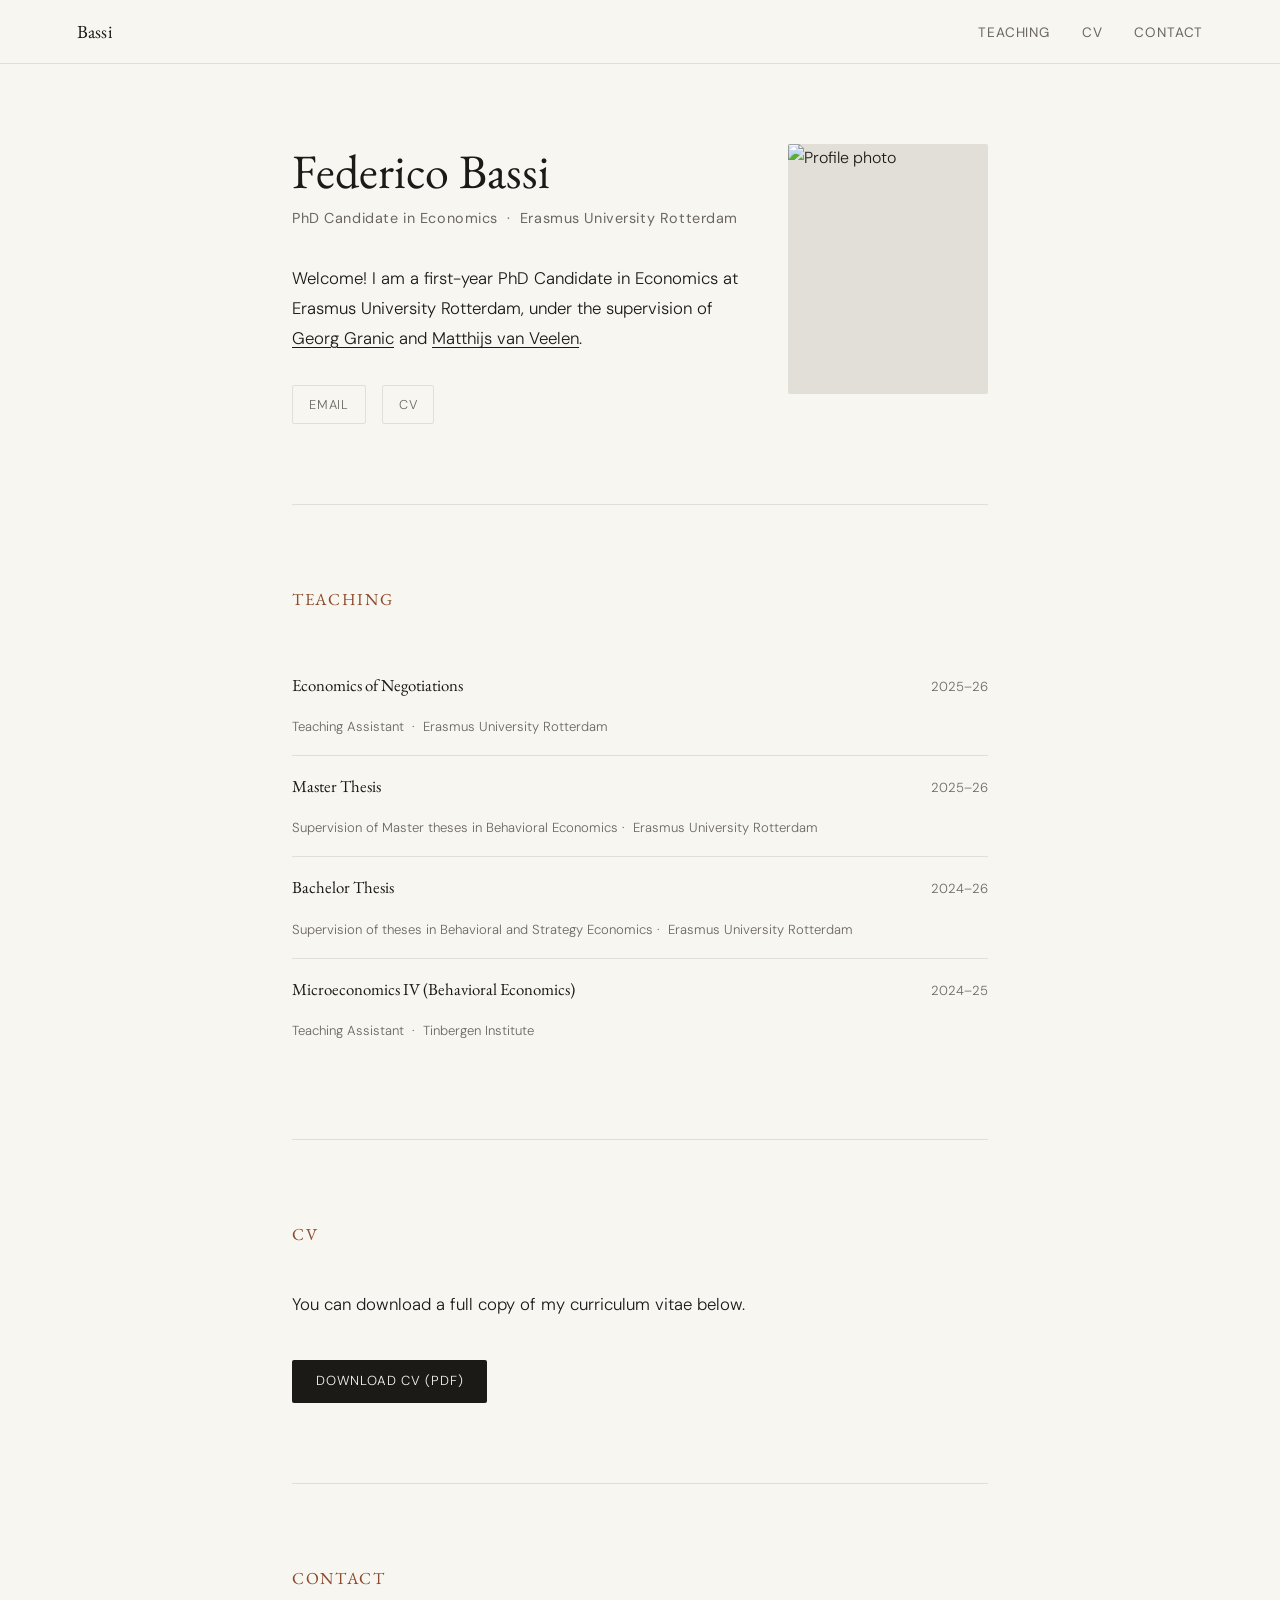
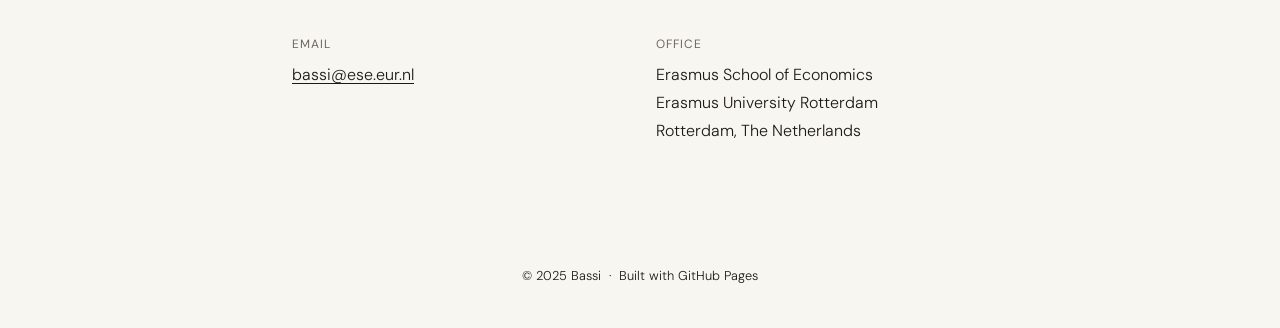
==== index.html @ 3d49089a "Add files via upload" ====
<!DOCTYPE html>
<html lang="en">
<head>
  <meta charset="UTF-8" />
  <meta name="viewport" content="width=device-width, initial-scale=1.0" />
  <title>Federico Bassi — PhD Candidate in Economics</title>
  <link rel="preconnect" href="https://fonts.googleapis.com" />
  <link rel="preconnect" href="https://fonts.gstatic.com" crossorigin />
  <link href="https://fonts.googleapis.com/css2?family=EB+Garamond:ital,wght@0,400;0,500;1,400&family=DM+Sans:wght@300;400;500&display=swap" rel="stylesheet" />

  <style>
    *, *::before, *::after { box-sizing: border-box; margin: 0; padding: 0; }

    :root {
      --cream:    #f8f6f1;
      --white:    #ffffff;
      --ink:      #1c1a17;
      --muted:    #6b6760;
      --rule:     #e2dfd8;
      --accent:   #8b4a2b;
      --nav-h:    64px;
    }

    html { scroll-behavior: smooth; }

    body {
      background: var(--cream);
      color: var(--ink);
      font-family: 'DM Sans', sans-serif;
      font-size: 16px;
      line-height: 1.75;
      font-weight: 300;
    }

    /* ── NAV ───────────────────────────────────── */
    nav {
      position: sticky;
      top: 0;
      z-index: 100;
      background: var(--cream);
      border-bottom: 1px solid var(--rule);
      height: var(--nav-h);
      display: flex;
      align-items: center;
      justify-content: space-between;
      padding: 0 clamp(1.5rem, 6vw, 5rem);
    }

    .nav-name {
      font-family: 'EB Garamond', Georgia, serif;
      font-size: 1.15rem;
      letter-spacing: 0.01em;
      color: var(--ink);
      text-decoration: none;
    }

    .nav-links {
      display: flex;
      gap: 2rem;
      list-style: none;
    }

    .nav-links a {
      font-size: 0.85rem;
      font-weight: 400;
      letter-spacing: 0.06em;
      text-transform: uppercase;
      text-decoration: none;
      color: var(--muted);
      transition: color 0.2s;
    }
    .nav-links a:hover { color: var(--ink); }

    /* ── LAYOUT ────────────────────────────────── */
    main {
      max-width: 760px;
      margin: 0 auto;
      padding: 0 clamp(1.5rem, 6vw, 2rem);
    }

    section {
      padding: 5rem 0;
      border-bottom: 1px solid var(--rule);
    }
    section:last-of-type { border-bottom: none; }

    h2 {
      font-family: 'EB Garamond', Georgia, serif;
      font-size: 1.05rem;
      font-weight: 400;
      letter-spacing: 0.1em;
      text-transform: uppercase;
      color: var(--accent);
      margin-bottom: 2.5rem;
    }

    p { margin-bottom: 1rem; color: var(--ink); }
    p:last-child { margin-bottom: 0; }

    a { color: var(--ink); text-decoration: underline; text-underline-offset: 3px; }
    a:hover { color: var(--accent); }

    /* ── HOME / HERO ───────────────────────────── */
    #home {
      display: grid;
      grid-template-columns: 1fr auto;
      gap: 3rem;
      align-items: start;
      padding-top: 5rem;
    }

    .hero-text h1 {
      font-family: 'EB Garamond', Georgia, serif;
      font-size: clamp(2rem, 5vw, 3rem);
      font-weight: 400;
      line-height: 1.15;
      margin-bottom: 0.4rem;
    }

    .hero-text .subtitle {
      font-size: 0.9rem;
      letter-spacing: 0.04em;
      color: var(--muted);
      margin-bottom: 2rem;
      font-weight: 400;
    }

    .hero-text .bio { font-size: 1.05rem; line-height: 1.8; }

    .hero-links {
      display: flex;
      gap: 1rem;
      margin-top: 2rem;
      flex-wrap: wrap;
    }

    .hero-links a {
      font-size: 0.8rem;
      letter-spacing: 0.06em;
      text-transform: uppercase;
      text-decoration: none;
      border: 1px solid var(--rule);
      padding: 0.45rem 1rem;
      border-radius: 2px;
      color: var(--muted);
      transition: border-color 0.2s, color 0.2s;
    }
    .hero-links a:hover { border-color: var(--ink); color: var(--ink); }

    .profile-photo {
      width: 200px;
      height: 250px;
      border-radius: 2px;
      background: var(--rule);
      display: flex;
      align-items: center;
      justify-content: center;
      overflow: hidden;
      flex-shrink: 0;
    }

    .profile-photo img {
      width: 100%;
      height: 100%;
      object-fit: cover;
    }

    .profile-photo .placeholder {
      font-size: 0.75rem;
      color: var(--muted);
      text-align: center;
      line-height: 1.5;
      padding: 1rem;
    }

    /* ── RESEARCH ──────────────────────────────── */
    .paper {
      margin-bottom: 2.5rem;
      padding-bottom: 2.5rem;
      border-bottom: 1px solid var(--rule);
    }
    .paper:last-child { border-bottom: none; margin-bottom: 0; padding-bottom: 0; }

    .paper-title {
      font-family: 'EB Garamond', Georgia, serif;
      font-size: 1.15rem;
      font-weight: 400;
      margin-bottom: 0.3rem;
    }

    .paper-meta {
      font-size: 0.82rem;
      color: var(--muted);
      letter-spacing: 0.02em;
      margin-bottom: 0.6rem;
    }

    .paper-abstract { font-size: 0.95rem; color: var(--muted); }

    .tag {
      display: inline-block;
      font-size: 0.72rem;
      letter-spacing: 0.05em;
      text-transform: uppercase;
      border: 1px solid var(--rule);
      border-radius: 2px;
      padding: 0.2rem 0.55rem;
      color: var(--muted);
      margin-right: 0.4rem;
      margin-top: 0.6rem;
    }

    /* ── TEACHING ──────────────────────────────── */
    .course {
      display: grid;
      grid-template-columns: 1fr auto;
      align-items: baseline;
      gap: 1rem;
      padding: 1rem 0;
      border-bottom: 1px solid var(--rule);
    }
    .course:last-child { border-bottom: none; }

    .course-name { font-family: 'EB Garamond', Georgia, serif; font-size: 1.05rem; }
    .course-role { font-size: 0.82rem; color: var(--muted); }
    .course-year { font-size: 0.82rem; color: var(--muted); white-space: nowrap; }

    /* ── CV ────────────────────────────────────── */
    .cv-note {
      font-size: 1.05rem;
      line-height: 1.8;
    }

    .cv-download {
      display: inline-block;
      margin-top: 1.5rem;
      font-size: 0.82rem;
      letter-spacing: 0.06em;
      text-transform: uppercase;
      text-decoration: none;
      background: var(--ink);
      color: var(--cream);
      padding: 0.65rem 1.5rem;
      border-radius: 2px;
      transition: opacity 0.2s;
    }
    .cv-download:hover { opacity: 0.8; color: var(--cream); }

    /* ── CONTACT ───────────────────────────────── */
    .contact-grid {
      display: grid;
      grid-template-columns: 1fr 1fr;
      gap: 2rem;
    }

    .contact-block .label {
      font-size: 0.75rem;
      letter-spacing: 0.08em;
      text-transform: uppercase;
      color: var(--muted);
      margin-bottom: 0.4rem;
      font-weight: 400;
    }

    .contact-block .value { font-size: 1rem; }

    /* ── FOOTER ────────────────────────────────── */
    footer {
      text-align: center;
      padding: 2.5rem 0;
      font-size: 0.8rem;
      color: var(--muted);
    }

    /* ── RESPONSIVE ────────────────────────────── */
    @media (max-width: 600px) {
      #home {
        grid-template-columns: 1fr;
        grid-template-rows: auto auto;
      }
      .profile-photo { width: 150px; height: 190px; }
      #home { grid-template-columns: 1fr; }
      .profile-photo { order: -1; }
      .contact-grid { grid-template-columns: 1fr; }
    }
  </style>
</head>
<body>

  <!-- NAV -->
  <nav>
    <a class="nav-name" href="#home">Bassi</a>
    <ul class="nav-links">
      <!-- <li><a href="#research">Research</a></li> -->
      <li><a href="#teaching">Teaching</a></li>
      <li><a href="#cv">CV</a></li>
      <li><a href="#contact">Contact</a></li>
    </ul>
  </nav>

  <main>

    <!-- HOME -->
    <section id="home">
      <div class="hero-text">
        <h1>Federico Bassi</h1>
        <p class="subtitle">PhD Candidate in Economics &nbsp;·&nbsp; Erasmus University Rotterdam</p>
        <p class="bio">
          Welcome! I am a first-year PhD Candidate in Economics at Erasmus University Rotterdam,
          under the supervision of
          <a href="#">Georg Granic</a> and <a href="#">Matthijs van Veelen</a>.
        </p>
        <div class="hero-links">
          <a href="mailto:bassi@ese.eur.nl">Email</a>
          <a href="#cv">CV</a>
          <!-- Add more links as needed: -->
          <!-- <a href="https://linkedin.com/in/yourprofile" target="_blank">LinkedIn</a> -->
        </div>
      </div>
      <div class="profile-photo">
        <img src="files/DSC_7527.jpg" alt="Profile photo" />
      </div>
    </section>

    <!-- RESEARCH (commented out until content is ready)
    <section id="research">
      <h2>Research</h2>

      <div class="paper">
        <p class="paper-title">Working Paper Title</p>
        <p class="paper-meta">Work in Progress</p>
        <p class="paper-abstract">
          A brief abstract or description of your paper goes here. Explain the research question,
          methodology, and main findings in two to three sentences.
        </p>
        <span class="tag">Behavioural</span>
        <span class="tag">Experimental</span>
      </div>

    </section>
    -->

    <!-- TEACHING -->
    <section id="teaching">
      <h2>Teaching</h2>

      <div class="course">
        <div>
          <p class="course-name">Economics of Negotiations</p>
          <p class="course-role">Teaching Assistant &nbsp;·&nbsp; Erasmus University Rotterdam</p>
        </div>
        <p class="course-year">2025–26</p>
      </div>

      <div class="course">
        <div>
          <p class="course-name">Master Thesis</p>
          <p class="course-role">Supervision of Master theses in Behavioral Economics&nbsp;·&nbsp; Erasmus University Rotterdam</p>
        </div>
        <p class="course-year">2025–26</p>
      </div>
      
      <div class="course">
        <div>
          <p class="course-name">Bachelor Thesis</p>
          <p class="course-role">Supervision of theses in Behavioral and Strategy Economics&nbsp;·&nbsp; Erasmus University Rotterdam</p>
        </div>
        <p class="course-year">2024–26</p>
      </div>
      

      <div class="course">
        <div>
          <p class="course-name">Microeconomics IV (Behavioral Economics)</p>
          <p class="course-role">Teaching Assistant &nbsp;·&nbsp; Tinbergen Institute</p>
        </div>
        <p class="course-year">2024–25</p>
      </div>
    </section>

    <!-- CV -->
    <section id="cv">
      <h2>CV</h2>
      <p class="cv-note">
        You can download a full copy of my curriculum vitae below.
      </p>
      <!-- Replace href with the path to your PDF, e.g. href="files/cv_bassi.pdf" -->
      <a class="cv-download" href="files/cv_bassi.pdf" target="_blank">Download CV (PDF)</a>
    </section>

    <!-- CONTACT -->
    <section id="contact">
      <h2>Contact</h2>
      <div class="contact-grid">
        <div class="contact-block">
          <p class="label">Email</p>
          <p class="value"><a href="mailto:bassi@ese.eur.nl">bassi@ese.eur.nl</a></p>
        </div>
        <div class="contact-block">
          <p class="label">Office</p>
          <p class="value">
            Erasmus School of Economics<br>
            Erasmus University Rotterdam<br>
            Rotterdam, The Netherlands
          </p>
        </div>
      </div>
    </section>

  </main>

  <footer>
    <p>&copy; 2025 Bassi &nbsp;·&nbsp; Built with GitHub Pages</p>
  </footer>

</body>
</html>
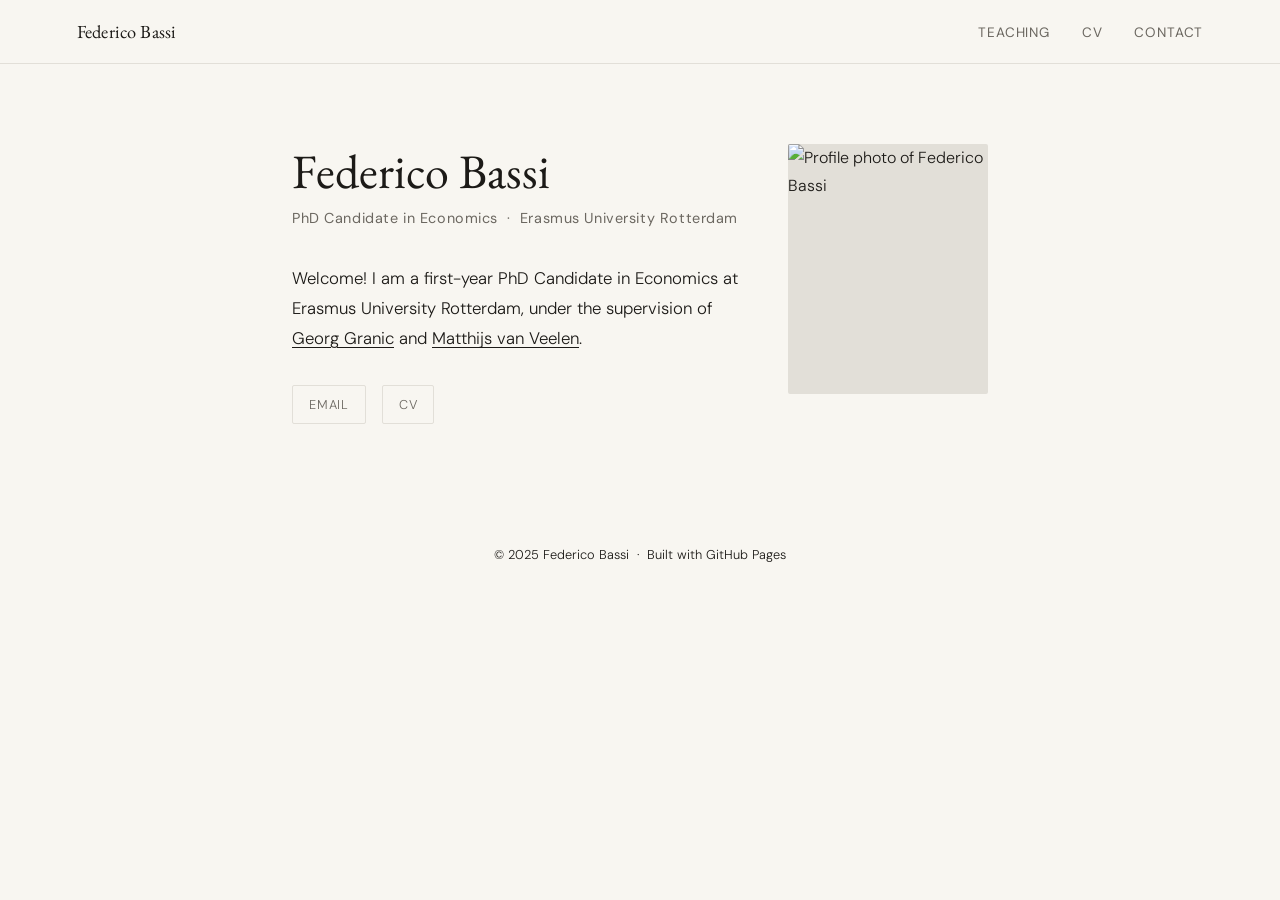
==== commit c3fb6733: "Add files via upload" ====
--- a/index.html
+++ b/index.html
@@ -7,300 +7,18 @@
   <link rel="preconnect" href="https://fonts.googleapis.com" />
   <link rel="preconnect" href="https://fonts.gstatic.com" crossorigin />
   <link href="https://fonts.googleapis.com/css2?family=EB+Garamond:ital,wght@0,400;0,500;1,400&family=DM+Sans:wght@300;400;500&display=swap" rel="stylesheet" />
-
-  <style>
-    *, *::before, *::after { box-sizing: border-box; margin: 0; padding: 0; }
-
-    :root {
-      --cream:    #f8f6f1;
-      --white:    #ffffff;
-      --ink:      #1c1a17;
-      --muted:    #6b6760;
-      --rule:     #e2dfd8;
-      --accent:   #8b4a2b;
-      --nav-h:    64px;
-    }
-
-    html { scroll-behavior: smooth; }
-
-    body {
-      background: var(--cream);
-      color: var(--ink);
-      font-family: 'DM Sans', sans-serif;
-      font-size: 16px;
-      line-height: 1.75;
-      font-weight: 300;
-    }
-
-    /* ── NAV ───────────────────────────────────── */
-    nav {
-      position: sticky;
-      top: 0;
-      z-index: 100;
-      background: var(--cream);
-      border-bottom: 1px solid var(--rule);
-      height: var(--nav-h);
-      display: flex;
-      align-items: center;
-      justify-content: space-between;
-      padding: 0 clamp(1.5rem, 6vw, 5rem);
-    }
-
-    .nav-name {
-      font-family: 'EB Garamond', Georgia, serif;
-      font-size: 1.15rem;
-      letter-spacing: 0.01em;
-      color: var(--ink);
-      text-decoration: none;
-    }
-
-    .nav-links {
-      display: flex;
-      gap: 2rem;
-      list-style: none;
-    }
-
-    .nav-links a {
-      font-size: 0.85rem;
-      font-weight: 400;
-      letter-spacing: 0.06em;
-      text-transform: uppercase;
-      text-decoration: none;
-      color: var(--muted);
-      transition: color 0.2s;
-    }
-    .nav-links a:hover { color: var(--ink); }
-
-    /* ── LAYOUT ────────────────────────────────── */
-    main {
-      max-width: 760px;
-      margin: 0 auto;
-      padding: 0 clamp(1.5rem, 6vw, 2rem);
-    }
-
-    section {
-      padding: 5rem 0;
-      border-bottom: 1px solid var(--rule);
-    }
-    section:last-of-type { border-bottom: none; }
-
-    h2 {
-      font-family: 'EB Garamond', Georgia, serif;
-      font-size: 1.05rem;
-      font-weight: 400;
-      letter-spacing: 0.1em;
-      text-transform: uppercase;
-      color: var(--accent);
-      margin-bottom: 2.5rem;
-    }
-
-    p { margin-bottom: 1rem; color: var(--ink); }
-    p:last-child { margin-bottom: 0; }
-
-    a { color: var(--ink); text-decoration: underline; text-underline-offset: 3px; }
-    a:hover { color: var(--accent); }
-
-    /* ── HOME / HERO ───────────────────────────── */
-    #home {
-      display: grid;
-      grid-template-columns: 1fr auto;
-      gap: 3rem;
-      align-items: start;
-      padding-top: 5rem;
-    }
-
-    .hero-text h1 {
-      font-family: 'EB Garamond', Georgia, serif;
-      font-size: clamp(2rem, 5vw, 3rem);
-      font-weight: 400;
-      line-height: 1.15;
-      margin-bottom: 0.4rem;
-    }
-
-    .hero-text .subtitle {
-      font-size: 0.9rem;
-      letter-spacing: 0.04em;
-      color: var(--muted);
-      margin-bottom: 2rem;
-      font-weight: 400;
-    }
-
-    .hero-text .bio { font-size: 1.05rem; line-height: 1.8; }
-
-    .hero-links {
-      display: flex;
-      gap: 1rem;
-      margin-top: 2rem;
-      flex-wrap: wrap;
-    }
-
-    .hero-links a {
-      font-size: 0.8rem;
-      letter-spacing: 0.06em;
-      text-transform: uppercase;
-      text-decoration: none;
-      border: 1px solid var(--rule);
-      padding: 0.45rem 1rem;
-      border-radius: 2px;
-      color: var(--muted);
-      transition: border-color 0.2s, color 0.2s;
-    }
-    .hero-links a:hover { border-color: var(--ink); color: var(--ink); }
-
-    .profile-photo {
-      width: 200px;
-      height: 250px;
-      border-radius: 2px;
-      background: var(--rule);
-      display: flex;
-      align-items: center;
-      justify-content: center;
-      overflow: hidden;
-      flex-shrink: 0;
-    }
-
-    .profile-photo img {
-      width: 100%;
-      height: 100%;
-      object-fit: cover;
-    }
-
-    .profile-photo .placeholder {
-      font-size: 0.75rem;
-      color: var(--muted);
-      text-align: center;
-      line-height: 1.5;
-      padding: 1rem;
-    }
-
-    /* ── RESEARCH ──────────────────────────────── */
-    .paper {
-      margin-bottom: 2.5rem;
-      padding-bottom: 2.5rem;
-      border-bottom: 1px solid var(--rule);
-    }
-    .paper:last-child { border-bottom: none; margin-bottom: 0; padding-bottom: 0; }
-
-    .paper-title {
-      font-family: 'EB Garamond', Georgia, serif;
-      font-size: 1.15rem;
-      font-weight: 400;
-      margin-bottom: 0.3rem;
-    }
-
-    .paper-meta {
-      font-size: 0.82rem;
-      color: var(--muted);
-      letter-spacing: 0.02em;
-      margin-bottom: 0.6rem;
-    }
-
-    .paper-abstract { font-size: 0.95rem; color: var(--muted); }
-
-    .tag {
-      display: inline-block;
-      font-size: 0.72rem;
-      letter-spacing: 0.05em;
-      text-transform: uppercase;
-      border: 1px solid var(--rule);
-      border-radius: 2px;
-      padding: 0.2rem 0.55rem;
-      color: var(--muted);
-      margin-right: 0.4rem;
-      margin-top: 0.6rem;
-    }
-
-    /* ── TEACHING ──────────────────────────────── */
-    .course {
-      display: grid;
-      grid-template-columns: 1fr auto;
-      align-items: baseline;
-      gap: 1rem;
-      padding: 1rem 0;
-      border-bottom: 1px solid var(--rule);
-    }
-    .course:last-child { border-bottom: none; }
-
-    .course-name { font-family: 'EB Garamond', Georgia, serif; font-size: 1.05rem; }
-    .course-role { font-size: 0.82rem; color: var(--muted); }
-    .course-year { font-size: 0.82rem; color: var(--muted); white-space: nowrap; }
-
-    /* ── CV ────────────────────────────────────── */
-    .cv-note {
-      font-size: 1.05rem;
-      line-height: 1.8;
-    }
-
-    .cv-download {
-      display: inline-block;
-      margin-top: 1.5rem;
-      font-size: 0.82rem;
-      letter-spacing: 0.06em;
-      text-transform: uppercase;
-      text-decoration: none;
-      background: var(--ink);
-      color: var(--cream);
-      padding: 0.65rem 1.5rem;
-      border-radius: 2px;
-      transition: opacity 0.2s;
-    }
-    .cv-download:hover { opacity: 0.8; color: var(--cream); }
-
-    /* ── CONTACT ───────────────────────────────── */
-    .contact-grid {
-      display: grid;
-      grid-template-columns: 1fr 1fr;
-      gap: 2rem;
-    }
-
-    .contact-block .label {
-      font-size: 0.75rem;
-      letter-spacing: 0.08em;
-      text-transform: uppercase;
-      color: var(--muted);
-      margin-bottom: 0.4rem;
-      font-weight: 400;
-    }
-
-    .contact-block .value { font-size: 1rem; }
-
-    /* ── FOOTER ────────────────────────────────── */
-    footer {
-      text-align: center;
-      padding: 2.5rem 0;
-      font-size: 0.8rem;
-      color: var(--muted);
-    }
-
-    /* ── RESPONSIVE ────────────────────────────── */
-    @media (max-width: 600px) {
-      #home {
-        grid-template-columns: 1fr;
-        grid-template-rows: auto auto;
-      }
-      .profile-photo { width: 150px; height: 190px; }
-      #home { grid-template-columns: 1fr; }
-      .profile-photo { order: -1; }
-      .contact-grid { grid-template-columns: 1fr; }
-    }
-  </style>
+  <link rel="stylesheet" href="style.css" />
 </head>
 <body>
-
-  <!-- NAV -->
   <nav>
-    <a class="nav-name" href="#home">Bassi</a>
+    <a class="nav-name" href="index.html">Federico Bassi</a>
     <ul class="nav-links">
-      <!-- <li><a href="#research">Research</a></li> -->
-      <li><a href="#teaching">Teaching</a></li>
-      <li><a href="#cv">CV</a></li>
-      <li><a href="#contact">Contact</a></li>
+      <li><a href="teaching.html">Teaching</a></li>
+      <li><a href="cv.html">CV</a></li>
+      <li><a href="contact.html">Contact</a></li>
     </ul>
   </nav>
-
   <main>
-
-    <!-- HOME -->
     <section id="home">
       <div class="hero-text">
         <h1>Federico Bassi</h1>
@@ -308,110 +26,21 @@
         <p class="bio">
           Welcome! I am a first-year PhD Candidate in Economics at Erasmus University Rotterdam,
           under the supervision of
-          <a href="#">Georg Granic</a> and <a href="#">Matthijs van Veelen</a>.
+          <a href="https://www.georggranic.com" target="_blank">Georg Granic</a> and
+          <a href="https://www.maatjevv.nl" target="_blank">Matthijs van Veelen</a>.
         </p>
         <div class="hero-links">
           <a href="mailto:bassi@ese.eur.nl">Email</a>
-          <a href="#cv">CV</a>
-          <!-- Add more links as needed: -->
-          <!-- <a href="https://linkedin.com/in/yourprofile" target="_blank">LinkedIn</a> -->
+          <a href="cv.html">CV</a>
         </div>
       </div>
       <div class="profile-photo">
-        <img src="files/DSC_7527.jpg" alt="Profile photo" />
+        <img src="files/DSC_7527.jpg" alt="Profile photo of Federico Bassi" />
       </div>
     </section>
-
-    <!-- RESEARCH (commented out until content is ready)
-    <section id="research">
-      <h2>Research</h2>
-
-      <div class="paper">
-        <p class="paper-title">Working Paper Title</p>
-        <p class="paper-meta">Work in Progress</p>
-        <p class="paper-abstract">
-          A brief abstract or description of your paper goes here. Explain the research question,
-          methodology, and main findings in two to three sentences.
-        </p>
-        <span class="tag">Behavioural</span>
-        <span class="tag">Experimental</span>
-      </div>
-
-    </section>
-    -->
-
-    <!-- TEACHING -->
-    <section id="teaching">
-      <h2>Teaching</h2>
-
-      <div class="course">
-        <div>
-          <p class="course-name">Economics of Negotiations</p>
-          <p class="course-role">Teaching Assistant &nbsp;·&nbsp; Erasmus University Rotterdam</p>
-        </div>
-        <p class="course-year">2025–26</p>
-      </div>
-
-      <div class="course">
-        <div>
-          <p class="course-name">Master Thesis</p>
-          <p class="course-role">Supervision of Master theses in Behavioral Economics&nbsp;·&nbsp; Erasmus University Rotterdam</p>
-        </div>
-        <p class="course-year">2025–26</p>
-      </div>
-      
-      <div class="course">
-        <div>
-          <p class="course-name">Bachelor Thesis</p>
-          <p class="course-role">Supervision of theses in Behavioral and Strategy Economics&nbsp;·&nbsp; Erasmus University Rotterdam</p>
-        </div>
-        <p class="course-year">2024–26</p>
-      </div>
-      
-
-      <div class="course">
-        <div>
-          <p class="course-name">Microeconomics IV (Behavioral Economics)</p>
-          <p class="course-role">Teaching Assistant &nbsp;·&nbsp; Tinbergen Institute</p>
-        </div>
-        <p class="course-year">2024–25</p>
-      </div>
-    </section>
-
-    <!-- CV -->
-    <section id="cv">
-      <h2>CV</h2>
-      <p class="cv-note">
-        You can download a full copy of my curriculum vitae below.
-      </p>
-      <!-- Replace href with the path to your PDF, e.g. href="files/cv_bassi.pdf" -->
-      <a class="cv-download" href="files/cv_bassi.pdf" target="_blank">Download CV (PDF)</a>
-    </section>
-
-    <!-- CONTACT -->
-    <section id="contact">
-      <h2>Contact</h2>
-      <div class="contact-grid">
-        <div class="contact-block">
-          <p class="label">Email</p>
-          <p class="value"><a href="mailto:bassi@ese.eur.nl">bassi@ese.eur.nl</a></p>
-        </div>
-        <div class="contact-block">
-          <p class="label">Office</p>
-          <p class="value">
-            Erasmus School of Economics<br>
-            Erasmus University Rotterdam<br>
-            Rotterdam, The Netherlands
-          </p>
-        </div>
-      </div>
-    </section>
-
   </main>
-
   <footer>
-    <p>&copy; 2025 Bassi &nbsp;·&nbsp; Built with GitHub Pages</p>
+    <p>&copy; 2025 Federico Bassi &nbsp;·&nbsp; Built with GitHub Pages</p>
   </footer>
-
 </body>
 </html>
--- a/style.css
+++ b/style.css
@@ -0,0 +1,132 @@
+*, *::before, *::after { box-sizing: border-box; margin: 0; padding: 0; }
+
+:root {
+  --cream: #f8f6f1;
+  --white: #ffffff;
+  --ink: #1c1a17;
+  --muted: #6b6760;
+  --rule: #e2dfd8;
+  --accent: #8b4a2b;
+  --nav-h: 64px;
+}
+
+html { scroll-behavior: smooth; }
+
+body {
+  background: var(--cream);
+  color: var(--ink);
+  font-family: 'DM Sans', sans-serif;
+  font-size: 16px;
+  line-height: 1.75;
+  font-weight: 300;
+}
+
+/* NAV */
+nav {
+  position: sticky; top: 0; z-index: 100;
+  background: var(--cream);
+  border-bottom: 1px solid var(--rule);
+  height: var(--nav-h);
+  display: flex; align-items: center; justify-content: space-between;
+  padding: 0 clamp(1.5rem, 6vw, 5rem);
+}
+.nav-name {
+  font-family: 'EB Garamond', Georgia, serif;
+  font-size: 1.15rem; letter-spacing: 0.01em;
+  color: var(--ink); text-decoration: none;
+}
+.nav-links { display: flex; gap: 2rem; list-style: none; }
+.nav-links a {
+  font-size: 0.85rem; font-weight: 400;
+  letter-spacing: 0.06em; text-transform: uppercase;
+  text-decoration: none; color: var(--muted);
+  transition: color 0.2s;
+}
+.nav-links a:hover, .nav-links a.active { color: var(--ink); }
+
+/* LAYOUT */
+main { max-width: 760px; margin: 0 auto; padding: 0 clamp(1.5rem, 6vw, 2rem); }
+
+section { padding: 5rem 0; border-bottom: 1px solid var(--rule); }
+section:last-of-type { border-bottom: none; }
+
+h2 {
+  font-family: 'EB Garamond', Georgia, serif;
+  font-size: 1.05rem; font-weight: 400;
+  letter-spacing: 0.1em; text-transform: uppercase;
+  color: var(--accent); margin-bottom: 2.5rem;
+}
+
+p { margin-bottom: 1rem; color: var(--ink); }
+p:last-child { margin-bottom: 0; }
+a { color: var(--ink); text-decoration: underline; text-underline-offset: 3px; }
+a:hover { color: var(--accent); }
+
+/* HOME */
+#home {
+  display: grid; grid-template-columns: 1fr auto;
+  gap: 3rem; align-items: start; padding: 5rem 0;
+}
+.hero-text h1 {
+  font-family: 'EB Garamond', Georgia, serif;
+  font-size: clamp(2rem, 5vw, 3rem);
+  font-weight: 400; line-height: 1.15; margin-bottom: 0.4rem;
+}
+.hero-text .subtitle {
+  font-size: 0.9rem; letter-spacing: 0.04em;
+  color: var(--muted); margin-bottom: 2rem; font-weight: 400;
+}
+.hero-text .bio { font-size: 1.05rem; line-height: 1.8; }
+.hero-links { display: flex; gap: 1rem; margin-top: 2rem; flex-wrap: wrap; }
+.hero-links a {
+  font-size: 0.8rem; letter-spacing: 0.06em; text-transform: uppercase;
+  text-decoration: none; border: 1px solid var(--rule);
+  padding: 0.45rem 1rem; border-radius: 2px; color: var(--muted);
+  transition: border-color 0.2s, color 0.2s;
+}
+.hero-links a:hover { border-color: var(--ink); color: var(--ink); }
+.profile-photo {
+  width: 200px; height: 250px; border-radius: 2px;
+  background: var(--rule); display: flex; align-items: center;
+  justify-content: center; overflow: hidden; flex-shrink: 0;
+}
+.profile-photo img { width: 100%; height: 100%; object-fit: cover; }
+
+/* TEACHING */
+.course {
+  display: grid; grid-template-columns: 1fr auto;
+  align-items: baseline; gap: 1rem;
+  padding: 1rem 0; border-bottom: 1px solid var(--rule);
+}
+.course:last-child { border-bottom: none; }
+.course-name { font-family: 'EB Garamond', Georgia, serif; font-size: 1.05rem; }
+.course-role { font-size: 0.82rem; color: var(--muted); }
+.course-year { font-size: 0.82rem; color: var(--muted); white-space: nowrap; }
+
+/* CV */
+.cv-note { font-size: 1.05rem; line-height: 1.8; }
+.cv-download {
+  display: inline-block; margin-top: 1.5rem;
+  font-size: 0.82rem; letter-spacing: 0.06em; text-transform: uppercase;
+  text-decoration: none; background: var(--ink); color: var(--cream);
+  padding: 0.65rem 1.5rem; border-radius: 2px; transition: opacity 0.2s;
+}
+.cv-download:hover { opacity: 0.8; color: var(--cream); }
+
+/* CONTACT */
+.contact-grid { display: grid; grid-template-columns: 1fr 1fr; gap: 2rem; }
+.contact-block .label {
+  font-size: 0.75rem; letter-spacing: 0.08em; text-transform: uppercase;
+  color: var(--muted); margin-bottom: 0.4rem; font-weight: 400;
+}
+.contact-block .value { font-size: 1rem; }
+
+/* FOOTER */
+footer { text-align: center; padding: 2.5rem 0; font-size: 0.8rem; color: var(--muted); }
+
+/* RESPONSIVE */
+@media (max-width: 600px) {
+  #home { grid-template-columns: 1fr; }
+  .profile-photo { width: 150px; height: 190px; order: -1; }
+  .contact-grid { grid-template-columns: 1fr; }
+}
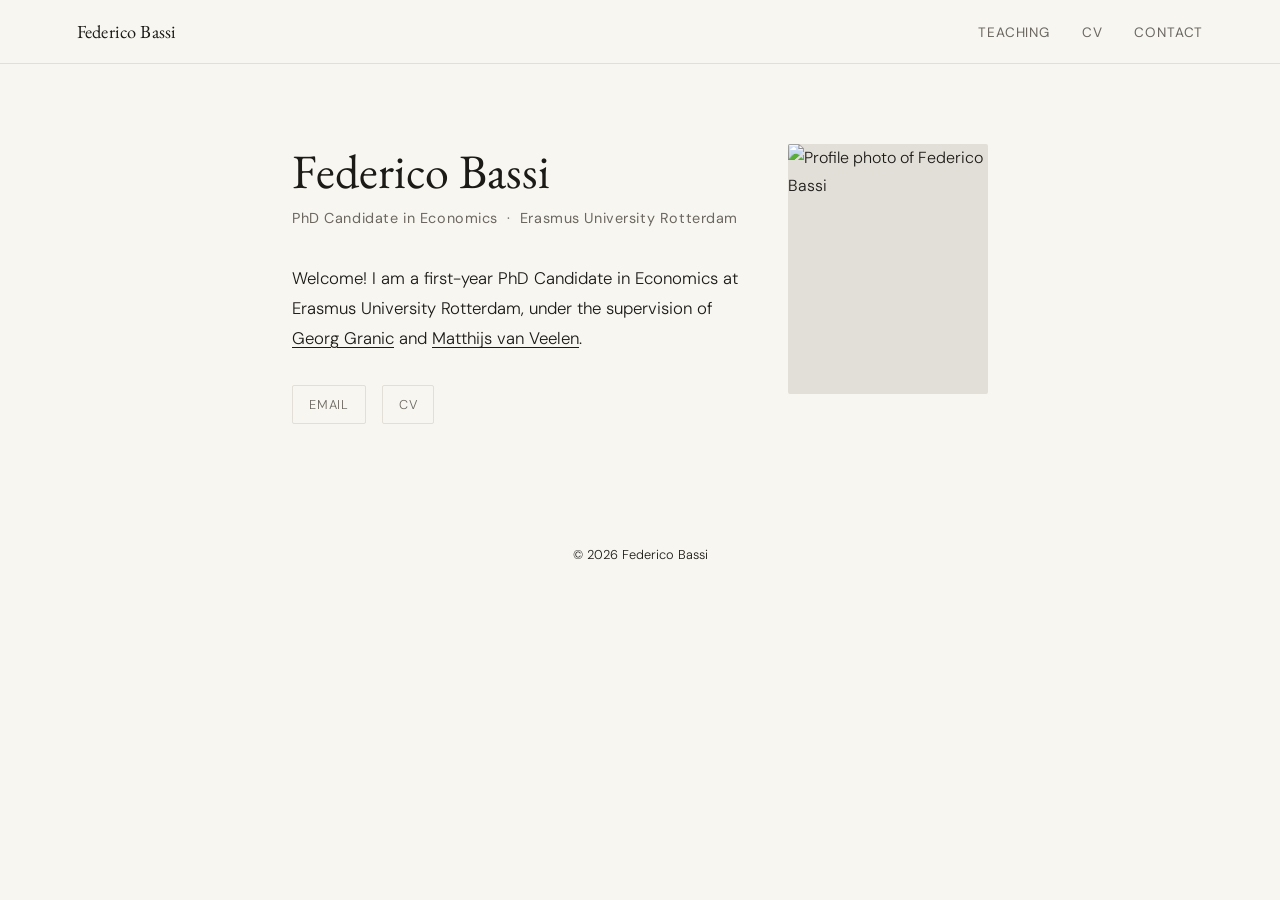
==== commit 1aa0aed5: "Update index.html" ====
--- a/index.html
+++ b/index.html
@@ -3,7 +3,7 @@
 <head>
   <meta charset="UTF-8" />
   <meta name="viewport" content="width=device-width, initial-scale=1.0" />
-  <title>Federico Bassi — PhD Candidate in Economics</title>
+  <title>Federico Bassi</title>
   <link rel="preconnect" href="https://fonts.googleapis.com" />
   <link rel="preconnect" href="https://fonts.gstatic.com" crossorigin />
   <link href="https://fonts.googleapis.com/css2?family=EB+Garamond:ital,wght@0,400;0,500;1,400&family=DM+Sans:wght@300;400;500&display=swap" rel="stylesheet" />
@@ -26,8 +26,8 @@
         <p class="bio">
           Welcome! I am a first-year PhD Candidate in Economics at Erasmus University Rotterdam,
           under the supervision of
-          <a href="https://www.georggranic.com" target="_blank">Georg Granic</a> and
-          <a href="https://www.maatjevv.nl" target="_blank">Matthijs van Veelen</a>.
+          <a href="https://sites.google.com/view/gdgranic/home" target="_blank">Georg Granic</a> and
+          <a href="https://sites.google.com/view/matthijsvanveelen/home" target="_blank">Matthijs van Veelen</a>.
         </p>
         <div class="hero-links">
           <a href="mailto:bassi@ese.eur.nl">Email</a>
@@ -40,7 +40,7 @@
     </section>
   </main>
   <footer>
-    <p>&copy; 2025 Federico Bassi &nbsp;·&nbsp; Built with GitHub Pages</p>
+    <p>&copy; 2026 Federico Bassi</p>
   </footer>
 </body>
 </html>
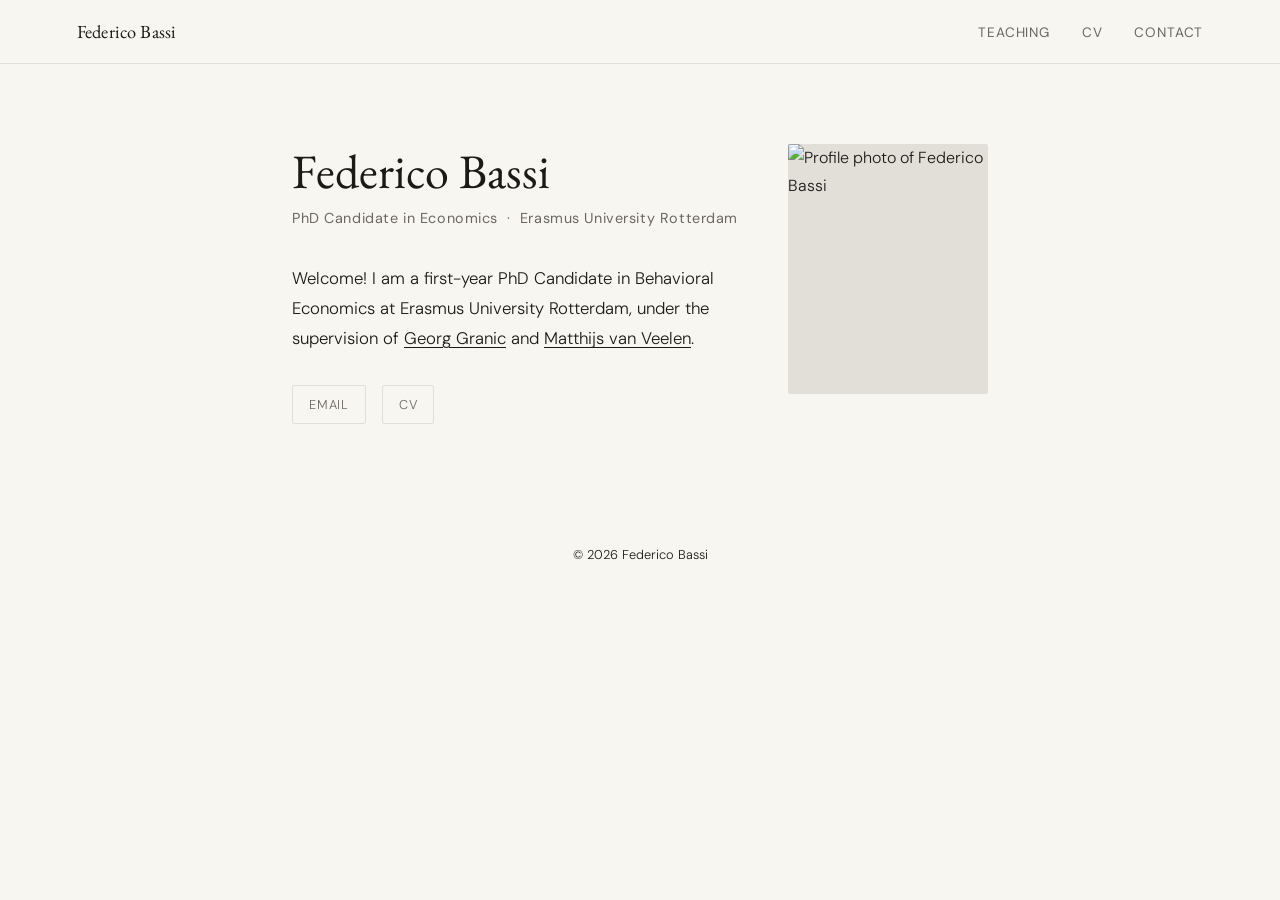
==== commit 032eeca8: "Update index.html" ====
--- a/index.html
+++ b/index.html
@@ -24,7 +24,7 @@
         <h1>Federico Bassi</h1>
         <p class="subtitle">PhD Candidate in Economics &nbsp;·&nbsp; Erasmus University Rotterdam</p>
         <p class="bio">
-          Welcome! I am a first-year PhD Candidate in Economics at Erasmus University Rotterdam,
+          Welcome! I am a first-year PhD Candidate in Behavioral Economics at Erasmus University Rotterdam,
           under the supervision of
           <a href="https://sites.google.com/view/gdgranic/home" target="_blank">Georg Granic</a> and
           <a href="https://sites.google.com/view/matthijsvanveelen/home" target="_blank">Matthijs van Veelen</a>.
--- a/style.css
+++ b/style.css
@@ -126,7 +126,20 @@
 
 /* RESPONSIVE */
 @media (max-width: 600px) {
-  #home { grid-template-columns: 1fr; }
-  .profile-photo { width: 150px; height: 190px; order: -1; }
-  .contact-grid { grid-template-columns: 1fr; }
+  #home {
+    grid-template-columns: 1fr;
+    text-align: center;
+  }
+  .profile-photo {
+    width: 150px;
+    height: 190px;
+    margin: 0 auto;
+    order: -1;
+  }
+  .hero-links {
+    justify-content: center;
+  }
+  .contact-grid {
+    grid-template-columns: 1fr;
+  }
 }
